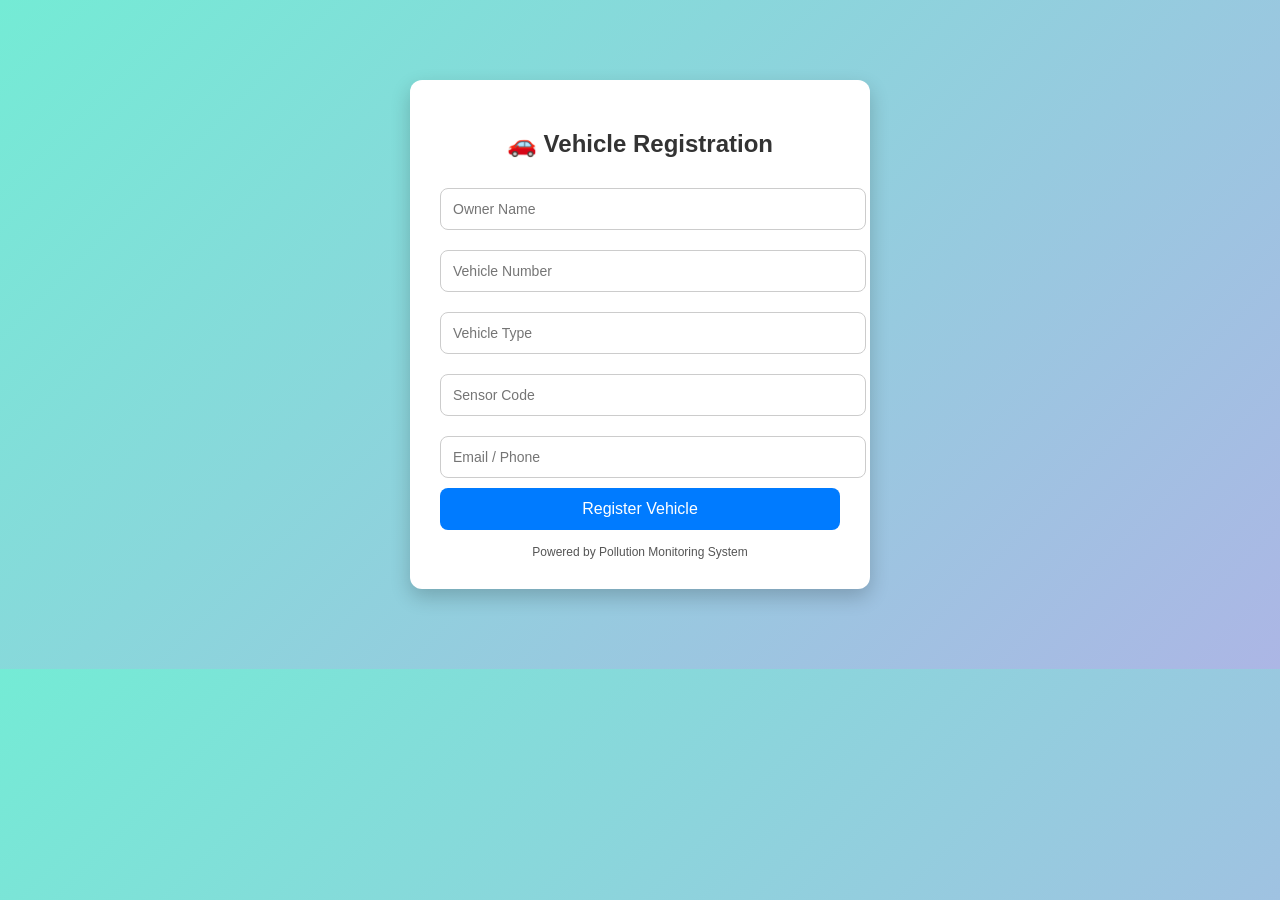
==== index.html @ 306f4343 "Initial commit of pollution monitoring project - Added registration and challan PHP scripts - Create" ====
<!DOCTYPE html>
<html lang="en">
<head>
  <meta charset="UTF-8">
  <title>Vehicle Registration</title>
  <link rel="stylesheet" href="style.css">
</head>
<body>
  <div class="container">
    <h2>🚗 Vehicle Registration</h2>
    <form action="register.php" method="POST">
      <input type="text" name="owner_name" placeholder="Owner Name" required>
      <input type="text" name="vehicle_number" placeholder="Vehicle Number" required>
      <input type="text" name="vehicle_type" placeholder="Vehicle Type" required>
      <input type="text" name="sensor_code" placeholder="Sensor Code" required>
      <input type="text" name="contact_details" placeholder="Email / Phone" required>
      <button type="submit">Register Vehicle</button>
    </form>
    <div class="footer">Powered by Pollution Monitoring System</div>
  </div>
</body>
</html>
---- style.css ----
body {
  font-family: 'Segoe UI', Tahoma, Geneva, Verdana, sans-serif;
  background: linear-gradient(135deg, #74ebd5 0%, #ACB6E5 100%);
  margin: 0;
  padding: 0;
}

.container {
  width: 400px;
  margin: 80px auto;
  background: #fff;
  padding: 30px;
  border-radius: 12px;
  box-shadow: 0 8px 20px rgba(0,0,0,0.2);
}

h2 {
  text-align: center;
  color: #333;
  margin-bottom: 20px;
}

input {
  width: 100%;
  padding: 12px;
  margin: 10px 0;
  border: 1px solid #ccc;
  border-radius: 8px;
  font-size: 14px;
}

button {
  width: 100%;
  padding: 12px;
  background: #007BFF;
  color: #fff;
  border: none;
  border-radius: 8px;
  font-size: 16px;
  cursor: pointer;
  transition: background 0.3s ease;
}

button:hover { background: #0056b3; }

.footer {
  text-align: center;
  margin-top: 15px;
  font-size: 12px;
  color: #555;
}

.message {
  margin-top: 20px;
  padding: 15px;
  border-radius: 8px;
  font-size: 14px;
  text-align: center;
}

.success { background: #d4edda; color: #155724; border: 1px solid #c3e6cb; }
.error   { background: #f8d7da; color: #721c24; border: 1px solid #f5c6cb; }
.warning { background: #fff3cd; color: #856404; border: 1px solid #ffeeba; }
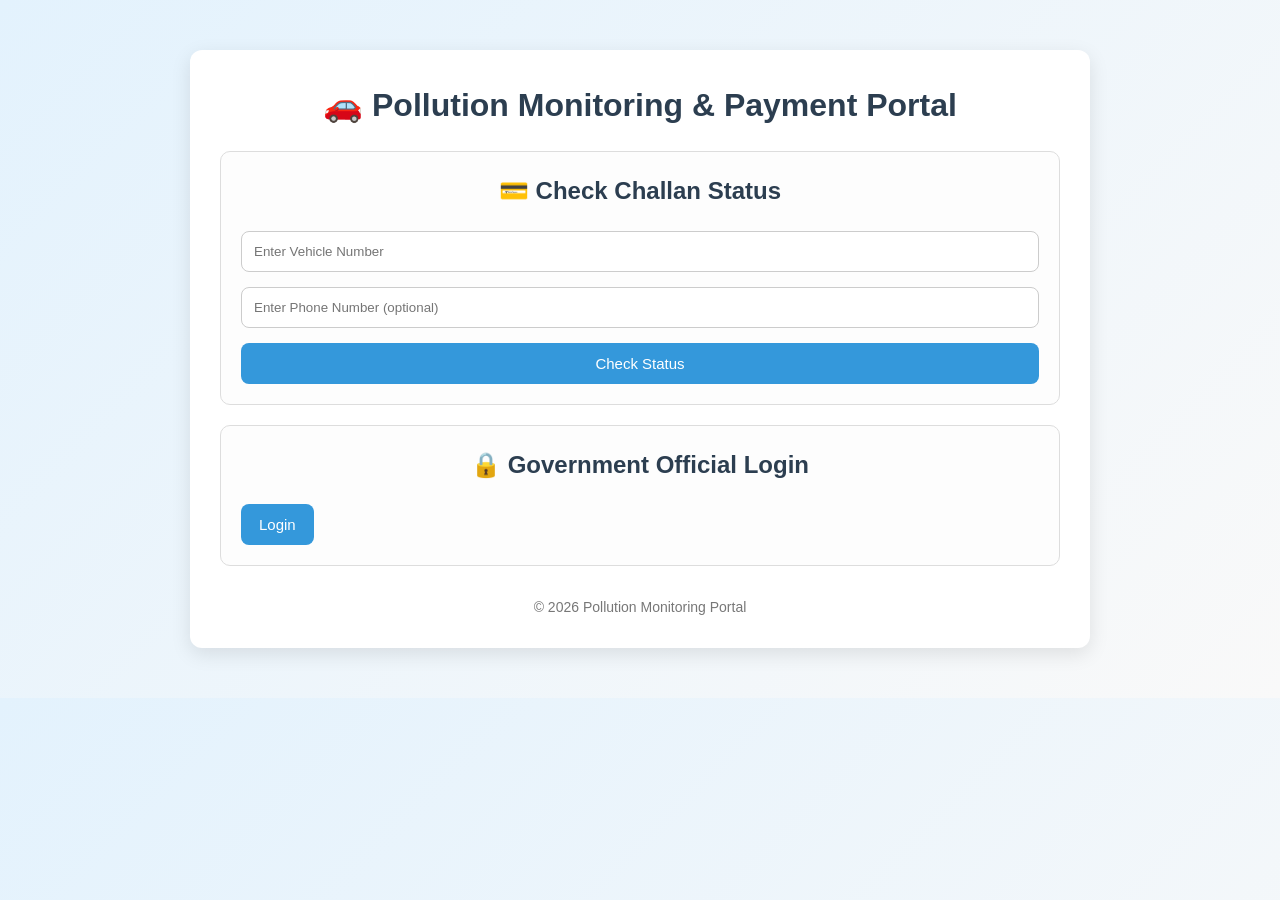
==== commit a9679674: "first commit" ====
--- a/index.html
+++ b/index.html
@@ -2,21 +2,28 @@
 <html lang="en">
 <head>
   <meta charset="UTF-8">
-  <title>Vehicle Registration</title>
+  <title>Pollution Monitoring Portal</title>
   <link rel="stylesheet" href="style.css">
 </head>
 <body>
-  <div class="container">
-    <h2>🚗 Vehicle Registration</h2>
-    <form action="register.php" method="POST">
-      <input type="text" name="owner_name" placeholder="Owner Name" required>
-      <input type="text" name="vehicle_number" placeholder="Vehicle Number" required>
-      <input type="text" name="vehicle_type" placeholder="Vehicle Type" required>
-      <input type="text" name="sensor_code" placeholder="Sensor Code" required>
-      <input type="text" name="contact_details" placeholder="Email / Phone" required>
-      <button type="submit">Register Vehicle</button>
+<div class="container">
+  <h1>🚗 Pollution Monitoring & Payment Portal</h1>
+
+  <div class="card">
+    <h2>💳 Check Challan Status</h2>
+    <form action="challan.php" method="POST">
+      <input type="text" name="vehicle_number" placeholder="Enter Vehicle Number" required>
+      <input type="text" name="phone_number" placeholder="Enter Phone Number (optional)">
+      <button type="submit">Check Status</button>
     </form>
-    <div class="footer">Powered by Pollution Monitoring System</div>
   </div>
+
+  <div class="card">
+    <h2>🔒 Government Official Login</h2>
+    <a href="gov_login.php"><button>Login</button></a>
+  </div>
+
+  <div class="footer">© 2026 Pollution Monitoring Portal</div>
+</div>
 </body>
 </html>
--- a/style.css
+++ b/style.css
@@ -1,63 +1,115 @@
-body {
-  font-family: 'Segoe UI', Tahoma, Geneva, Verdana, sans-serif;
-  background: linear-gradient(135deg, #74ebd5 0%, #ACB6E5 100%);
+/* Global Reset */
+* {
   margin: 0;
   padding: 0;
+  box-sizing: border-box;
+  font-family: "Segoe UI", Roboto, Helvetica, Arial, sans-serif;
 }
 
-.container {
-  width: 400px;
-  margin: 80px auto;
-  background: #fff;
-  padding: 30px;
-  border-radius: 12px;
-  box-shadow: 0 8px 20px rgba(0,0,0,0.2);
+/* Body */
+body {
+  background: linear-gradient(135deg, #e3f2fd, #f9f9f9);
+  color: #333;
+  line-height: 1.6;
 }
 
-h2 {
-  text-align: center;
-  color: #333;
-  margin-bottom: 20px;
+/* Container */
+.container {
+  max-width: 900px;
+  margin: 50px auto;
+  padding: 30px;
+  background: #fff;
+  border-radius: 12px;
+  box-shadow: 0 6px 20px rgba(0,0,0,0.1);
 }
 
-input {
-  width: 100%;
+/* Header */
+h1, h2 {
+  text-align: center;
+  margin-bottom: 20px;
+  color: #2c3e50;
+}
+
+/* Cards */
+.card {
+  background: #fdfdfd;
+  border: 1px solid #ddd;
+  border-radius: 10px;
+  padding: 20px;
+  margin: 20px 0;
+  transition: transform 0.2s ease, box-shadow 0.2s ease;
+}
+.card:hover {
+  transform: translateY(-3px);
+  box-shadow: 0 8px 16px rgba(0,0,0,0.15);
+}
+
+/* Forms */
+form {
+  display: flex;
+  flex-direction: column;
+  gap: 15px;
+}
+label {
+  font-weight: 600;
+  margin-bottom: 5px;
+}
+input[type="text"],
+input[type="password"],
+input[type="email"],
+input[type="number"] {
   padding: 12px;
-  margin: 10px 0;
   border: 1px solid #ccc;
   border-radius: 8px;
-  font-size: 14px;
+  transition: border 0.2s ease;
+}
+input:focus {
+  border-color: #3498db;
+  outline: none;
 }
 
+/* Buttons */
 button {
-  width: 100%;
-  padding: 12px;
-  background: #007BFF;
+  background: #3498db;
   color: #fff;
   border: none;
+  padding: 12px 18px;
   border-radius: 8px;
-  font-size: 16px;
+  font-size: 15px;
   cursor: pointer;
   transition: background 0.3s ease;
 }
+button:hover {
+  background: #2980b9;
+}
 
-button:hover { background: #0056b3; }
+/* Messages */
+.message {
+  padding: 15px;
+  border-radius: 8px;
+  margin: 15px 0;
+  font-weight: 500;
+}
+.message.success {
+  background: #eafaf1;
+  color: #2e7d32;
+  border: 1px solid #2e7d32;
+}
+.message.error {
+  background: #fdecea;
+  color: #c62828;
+  border: 1px solid #c62828;
+}
+.message.warning {
+  background: #fff4e5;
+  color: #e65100;
+  border: 1px solid #e65100;
+}
 
+/* Footer */
 .footer {
   text-align: center;
-  margin-top: 15px;
-  font-size: 12px;
-  color: #555;
-}
-
-.message {
-  margin-top: 20px;
-  padding: 15px;
-  border-radius: 8px;
+  margin-top: 30px;
   font-size: 14px;
-  text-align: center;
-}
-
-.success { background: #d4edda; color: #155724; border: 1px solid #c3e6cb; }
-.error   { background: #f8d7da; color: #721c24; border: 1px solid #f5c6cb; }
-.warning { background: #fff3cd; color: #856404; border: 1px solid #ffeeba; }+  color: #777;
+}
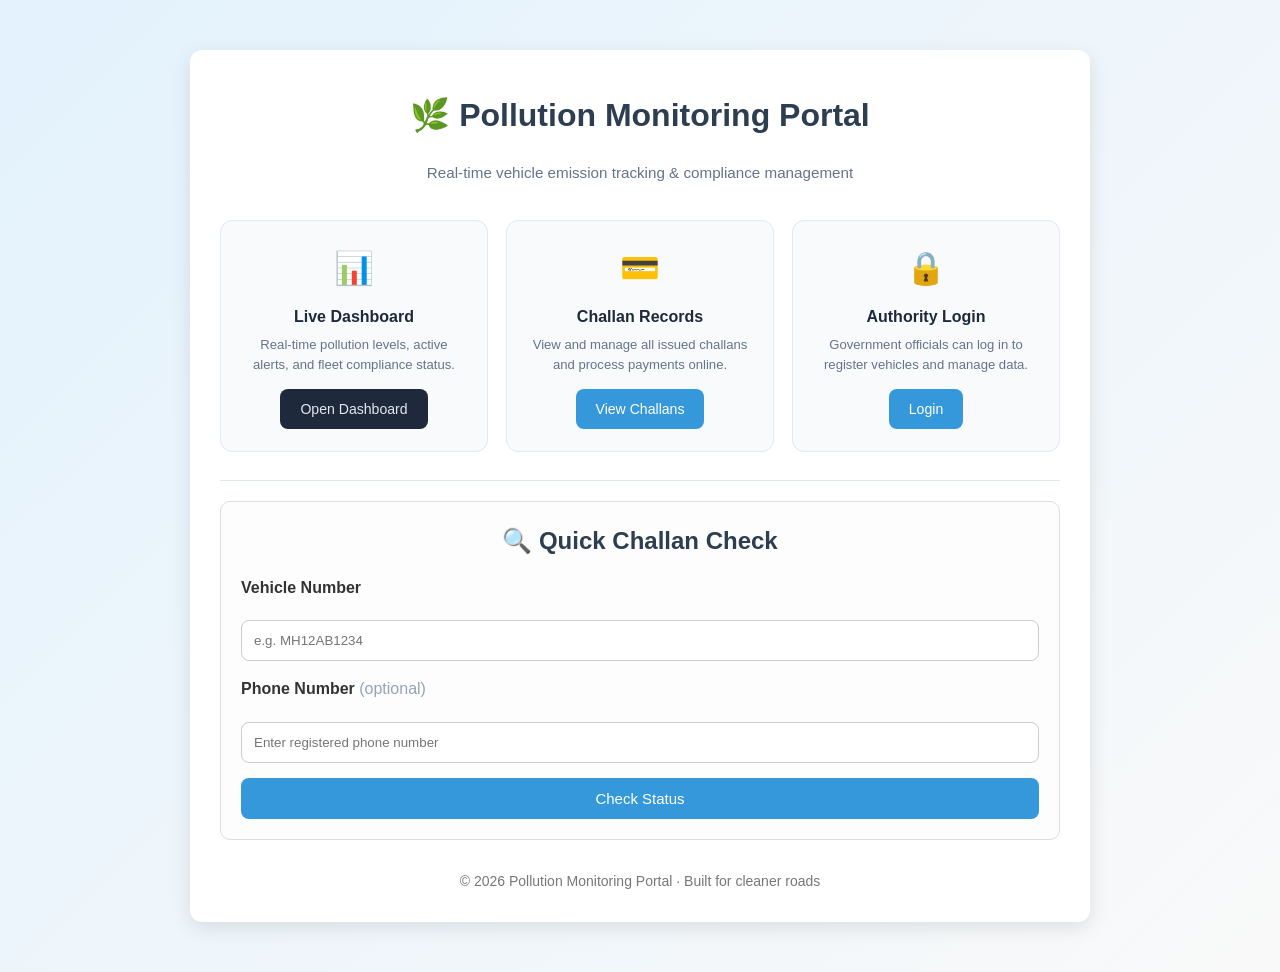
==== commit 2c3e7f5a: "Merge pull request #12 from Kavyakotha013/railway/code-change-xxp2PD Add real-time pollution monitor" ====
--- a/index.html
+++ b/index.html
@@ -2,28 +2,120 @@
 <html lang="en">
 <head>
   <meta charset="UTF-8">
+  <meta name="viewport" content="width=device-width, initial-scale=1.0">
   <title>Pollution Monitoring Portal</title>
   <link rel="stylesheet" href="style.css">
+  <style>
+    .hero {
+      text-align: center;
+      padding: 10px 0 24px;
+    }
+    .hero .tagline {
+      font-size: 0.95rem;
+      color: #64748b;
+      margin-top: 6px;
+    }
+    .card-grid {
+      display: grid;
+      grid-template-columns: repeat(auto-fit, minmax(220px, 1fr));
+      gap: 18px;
+      margin-top: 10px;
+    }
+    .feature-card {
+      background: #f8fafc;
+      border: 1px solid #e2e8f0;
+      border-radius: 12px;
+      padding: 22px 20px;
+      text-align: center;
+      transition: transform 0.2s ease, box-shadow 0.2s ease;
+    }
+    .feature-card:hover {
+      transform: translateY(-3px);
+      box-shadow: 0 8px 20px rgba(0,0,0,0.1);
+    }
+    .feature-card .icon { font-size: 2rem; display: block; margin-bottom: 10px; }
+    .feature-card h3 { font-size: 1rem; color: #1e293b; margin-bottom: 6px; }
+    .feature-card p  { font-size: 0.82rem; color: #64748b; margin-bottom: 14px; line-height: 1.5; }
+    .btn-primary {
+      display: inline-block;
+      background: #3498db;
+      color: #fff;
+      border: none;
+      padding: 9px 20px;
+      border-radius: 8px;
+      font-size: 0.88rem;
+      cursor: pointer;
+      text-decoration: none;
+      transition: background 0.2s;
+    }
+    .btn-primary:hover { background: #2980b9; }
+    .btn-secondary {
+      display: inline-block;
+      background: #1e293b;
+      color: #e2e8f0;
+      border: none;
+      padding: 9px 20px;
+      border-radius: 8px;
+      font-size: 0.88rem;
+      cursor: pointer;
+      text-decoration: none;
+      transition: background 0.2s;
+    }
+    .btn-secondary:hover { background: #334155; }
+    .challan-form { text-align: left; }
+    .divider {
+      border: none;
+      border-top: 1px solid #e2e8f0;
+      margin: 28px 0 20px;
+    }
+    .quick-check h2 { margin-bottom: 14px; }
+  </style>
 </head>
 <body>
 <div class="container">
-  <h1>🚗 Pollution Monitoring & Payment Portal</h1>
 
-  <div class="card">
-    <h2>💳 Check Challan Status</h2>
-    <form action="challan.php" method="POST">
-      <input type="text" name="vehicle_number" placeholder="Enter Vehicle Number" required>
-      <input type="text" name="phone_number" placeholder="Enter Phone Number (optional)">
+  <div class="hero">
+    <h1>🌿 Pollution Monitoring Portal</h1>
+    <p class="tagline">Real-time vehicle emission tracking &amp; compliance management</p>
+  </div>
+
+  <!-- Feature Cards -->
+  <div class="card-grid">
+    <div class="feature-card">
+      <span class="icon">📊</span>
+      <h3>Live Dashboard</h3>
+      <p>Real-time pollution levels, active alerts, and fleet compliance status.</p>
+      <a href="dashboard.php" class="btn-secondary">Open Dashboard</a>
+    </div>
+    <div class="feature-card">
+      <span class="icon">💳</span>
+      <h3>Challan Records</h3>
+      <p>View and manage all issued challans and process payments online.</p>
+      <a href="challan.php" class="btn-primary">View Challans</a>
+    </div>
+    <div class="feature-card">
+      <span class="icon">🔒</span>
+      <h3>Authority Login</h3>
+      <p>Government officials can log in to register vehicles and manage data.</p>
+      <a href="gov_login.php" class="btn-primary">Login</a>
+    </div>
+  </div>
+
+  <hr class="divider">
+
+  <!-- Quick Challan Check -->
+  <div class="quick-check card">
+    <h2>🔍 Quick Challan Check</h2>
+    <form action="challan.php" method="POST" class="challan-form">
+      <label>Vehicle Number</label>
+      <input type="text" name="vehicle_number" placeholder="e.g. MH12AB1234" required>
+      <label>Phone Number <span style="font-weight:400; color:#94a3b8;">(optional)</span></label>
+      <input type="text" name="phone_number" placeholder="Enter registered phone number">
       <button type="submit">Check Status</button>
     </form>
   </div>
 
-  <div class="card">
-    <h2>🔒 Government Official Login</h2>
-    <a href="gov_login.php"><button>Login</button></a>
-  </div>
-
-  <div class="footer">© 2026 Pollution Monitoring Portal</div>
+  <div class="footer">© 2026 Pollution Monitoring Portal · Built for cleaner roads</div>
 </div>
 </body>
 </html>
--- a/style.css
+++ b/style.css
@@ -112,4 +112,22 @@
   margin-top: 30px;
   font-size: 14px;
   color: #777;
-}+}
+.btn-paid {
+    background-color: #28a745;
+    color: white;
+    border: none;
+    padding: 6px 12px;
+    cursor: pointer;
+    border-radius: 4px;
+    font-size: 14px;
+}
+
+.btn-paid:hover {
+    background-color: #218838;
+}
+
+.paid-label {
+    color: #28a745;
+    font-weight: bold;
+}
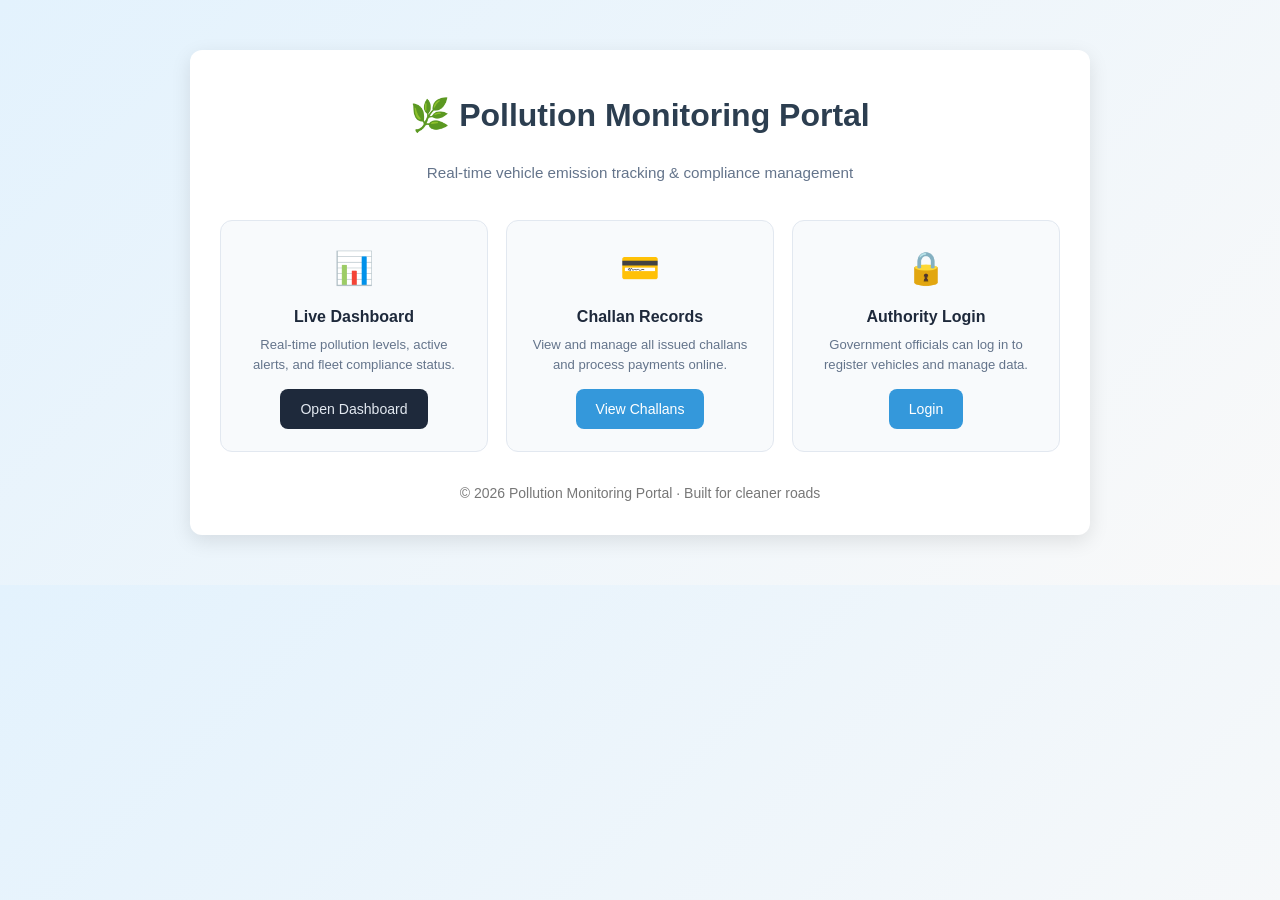
==== commit 3facdf86: "fix: OTP challan lookup, violation accumulation, logout redirect, challan view" ====
--- a/index.html
+++ b/index.html
@@ -62,13 +62,6 @@
       transition: background 0.2s;
     }
     .btn-secondary:hover { background: #334155; }
-    .challan-form { text-align: left; }
-    .divider {
-      border: none;
-      border-top: 1px solid #e2e8f0;
-      margin: 28px 0 20px;
-    }
-    .quick-check h2 { margin-bottom: 14px; }
   </style>
 </head>
 <body>
@@ -101,20 +94,6 @@
     </div>
   </div>
 
-  <hr class="divider">
-
-  <!-- Quick Challan Check -->
-  <div class="quick-check card">
-    <h2>🔍 Quick Challan Check</h2>
-    <form action="challan.php" method="POST" class="challan-form">
-      <label>Vehicle Number</label>
-      <input type="text" name="vehicle_number" placeholder="e.g. MH12AB1234" required>
-      <label>Phone Number <span style="font-weight:400; color:#94a3b8;">(optional)</span></label>
-      <input type="text" name="phone_number" placeholder="Enter registered phone number">
-      <button type="submit">Check Status</button>
-    </form>
-  </div>
-
   <div class="footer">© 2026 Pollution Monitoring Portal · Built for cleaner roads</div>
 </div>
 </body>
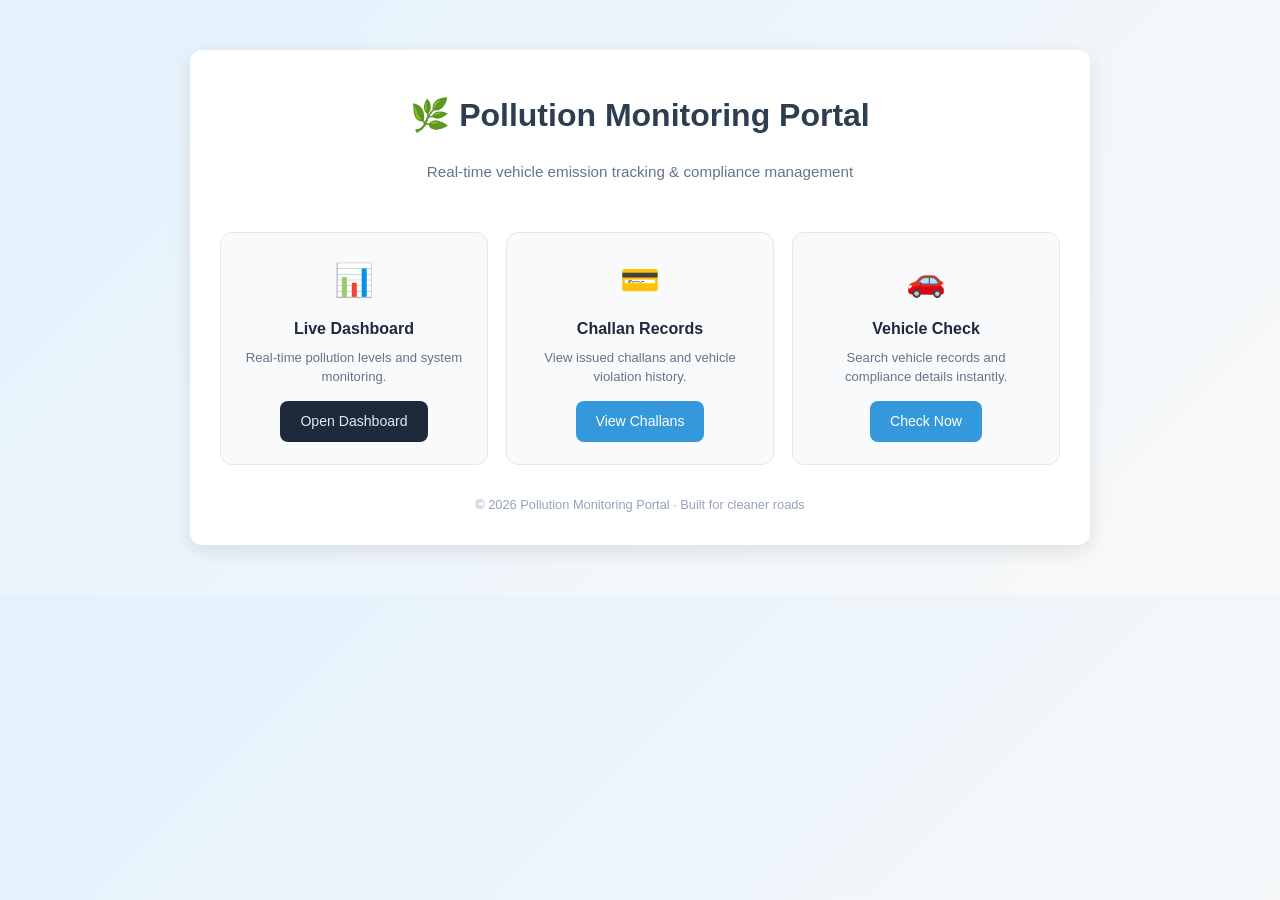
==== commit 6950685f: "Update index.html" ====
--- a/index.html
+++ b/index.html
@@ -5,96 +5,135 @@
   <meta name="viewport" content="width=device-width, initial-scale=1.0">
   <title>Pollution Monitoring Portal</title>
   <link rel="stylesheet" href="style.css">
+
   <style>
     .hero {
       text-align: center;
       padding: 10px 0 24px;
     }
+
     .hero .tagline {
       font-size: 0.95rem;
       color: #64748b;
       margin-top: 6px;
     }
+
     .card-grid {
       display: grid;
       grid-template-columns: repeat(auto-fit, minmax(220px, 1fr));
       gap: 18px;
       margin-top: 10px;
     }
+
     .feature-card {
       background: #f8fafc;
       border: 1px solid #e2e8f0;
       border-radius: 12px;
       padding: 22px 20px;
       text-align: center;
-      transition: transform 0.2s ease, box-shadow 0.2s ease;
+      transition: 0.2s ease;
     }
+
     .feature-card:hover {
       transform: translateY(-3px);
       box-shadow: 0 8px 20px rgba(0,0,0,0.1);
     }
-    .feature-card .icon { font-size: 2rem; display: block; margin-bottom: 10px; }
-    .feature-card h3 { font-size: 1rem; color: #1e293b; margin-bottom: 6px; }
-    .feature-card p  { font-size: 0.82rem; color: #64748b; margin-bottom: 14px; line-height: 1.5; }
-    .btn-primary {
+
+    .icon {
+      font-size: 2rem;
+      display: block;
+      margin-bottom: 10px;
+    }
+
+    h3 {
+      font-size: 1rem;
+      color: #1e293b;
+      margin-bottom: 6px;
+    }
+
+    p {
+      font-size: 0.82rem;
+      color: #64748b;
+      margin-bottom: 14px;
+      line-height: 1.5;
+    }
+
+    .btn-primary, .btn-secondary {
       display: inline-block;
-      background: #3498db;
-      color: #fff;
-      border: none;
       padding: 9px 20px;
       border-radius: 8px;
       font-size: 0.88rem;
-      cursor: pointer;
       text-decoration: none;
-      transition: background 0.2s;
+      transition: 0.2s;
     }
-    .btn-primary:hover { background: #2980b9; }
+
+    .btn-primary {
+      background: #3498db;
+      color: #fff;
+    }
+
+    .btn-primary:hover {
+      background: #2980b9;
+    }
+
     .btn-secondary {
-      display: inline-block;
       background: #1e293b;
       color: #e2e8f0;
-      border: none;
-      padding: 9px 20px;
-      border-radius: 8px;
-      font-size: 0.88rem;
-      cursor: pointer;
-      text-decoration: none;
-      transition: background 0.2s;
     }
-    .btn-secondary:hover { background: #334155; }
+
+    .btn-secondary:hover {
+      background: #334155;
+    }
+
+    .footer {
+      text-align: center;
+      margin-top: 30px;
+      font-size: 0.8rem;
+      color: #94a3b8;
+    }
   </style>
 </head>
+
 <body>
+
 <div class="container">
 
   <div class="hero">
     <h1>🌿 Pollution Monitoring Portal</h1>
-    <p class="tagline">Real-time vehicle emission tracking &amp; compliance management</p>
+    <p class="tagline">Real-time vehicle emission tracking & compliance management</p>
   </div>
 
   <!-- Feature Cards -->
   <div class="card-grid">
+
     <div class="feature-card">
       <span class="icon">📊</span>
       <h3>Live Dashboard</h3>
-      <p>Real-time pollution levels, active alerts, and fleet compliance status.</p>
+      <p>Real-time pollution levels and system monitoring.</p>
       <a href="dashboard.php" class="btn-secondary">Open Dashboard</a>
     </div>
+
     <div class="feature-card">
       <span class="icon">💳</span>
       <h3>Challan Records</h3>
-      <p>View and manage all issued challans and process payments online.</p>
+      <p>View issued challans and vehicle violation history.</p>
       <a href="challan.php" class="btn-primary">View Challans</a>
     </div>
+
     <div class="feature-card">
-      <span class="icon">🔒</span>
-      <h3>Authority Login</h3>
-      <p>Government officials can log in to register vehicles and manage data.</p>
-      <a href="gov_login.php" class="btn-primary">Login</a>
+      <span class="icon">🚗</span>
+      <h3>Vehicle Check</h3>
+      <p>Search vehicle records and compliance details instantly.</p>
+      <a href="challan.php" class="btn-primary">Check Now</a>
     </div>
+
   </div>
 
-  <div class="footer">© 2026 Pollution Monitoring Portal · Built for cleaner roads</div>
+  <div class="footer">
+    © 2026 Pollution Monitoring Portal · Built for cleaner roads
+  </div>
+
 </div>
+
 </body>
-</html>+</html>
